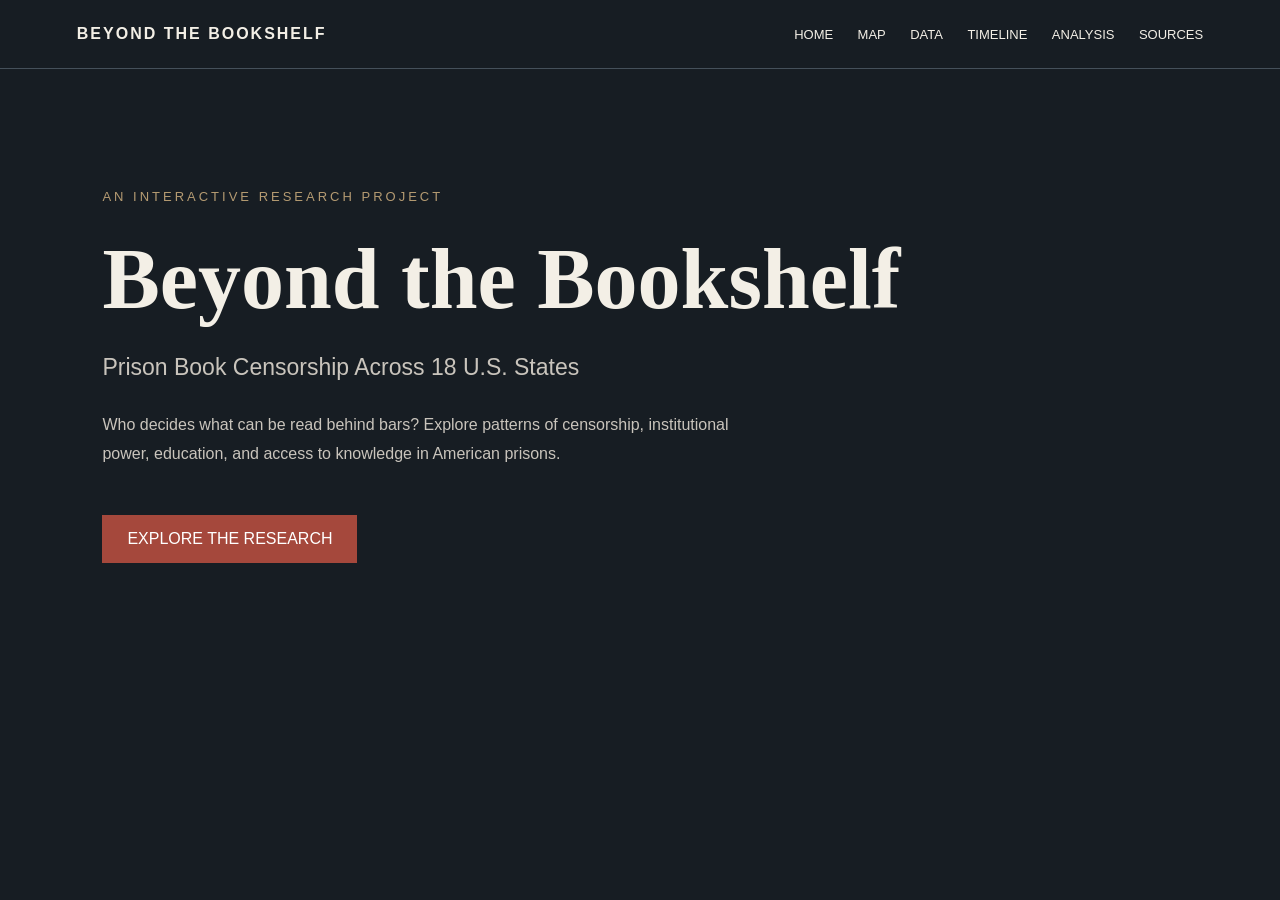
==== index.html @ 880e0a32 "Update index.html" ====
<!DOCTYPE html>
<html lang="en">
<head>
    <meta charset="UTF-8">
    <meta name="viewport" content="width=device-width, initial-scale=1.0">

    <title>Beyond the Bookshelf</title>

    <link rel="stylesheet" href="style.css">
</head>

<body>

    <!-- Navigation Bar -->
    <nav class="navbar">
        <div class="logo">BEYOND THE BOOKSHELF</div>

        <div class="nav-links">
            <a href="index.html">HOME</a>
            <a href="map.html">MAP</a>
            <a href="patterns.html">DATA</a>
            <a href="timeline.html">TIMELINE</a>
            <a href="analysis.html">ANALYSIS</a>
            <a href="sources.html">SOURCES</a>
        </div>
    </nav>

    <!-- Hero Section -->
    <main>
        <section class="hero">

            <div class="eyebrow">
                AN INTERACTIVE RESEARCH PROJECT
            </div>

            <h1>Beyond the Bookshelf</h1>

            <h2>
                Prison Book Censorship Across
                18 U.S. States
            </h2>

            <p>
                Who decides what can be read behind bars?
                Explore patterns of censorship,
                institutional power, education,
                and access to knowledge in
                American prisons.
            </p>

            <a href="map.html" class="button">
                EXPLORE THE RESEARCH
            </a>

        </section>
    </main>

</body>
</html>
---- style.css ----
/* Global settings */
* {
    box-sizing: border-box;
}

body {
    margin: 0;
    background-color: #171D23;
    color: #F3EFE6;
    font-family: Arial, sans-serif;
}

/* Navigation bar */
.navbar {
    display: flex;
    justify-content: space-between;
    align-items: center;
    padding: 25px 6%;
    border-bottom: 1px solid #45505A;
}

.logo {
    font-size: 16px;
    font-weight: bold;
    letter-spacing: 2px;
}

.nav-links a {
    color: #F3EFE6;
    text-decoration: none;
    margin-left: 20px;
    font-size: 13px;
}

.nav-links a:hover {
    color: #B59B72;
}

/* Hero section */
.hero {
    padding: 120px 8%;
    max-width: 1100px;
}

.eyebrow {
    color: #B59B72;
    font-size: 13px;
    letter-spacing: 3px;
}

.hero h1 {
    font-family: Georgia, serif;
    font-size: clamp(42px, 7vw, 86px);
    margin: 25px 0;
}

.hero h2 {
    font-weight: normal;
    color: #C9C4BC;
    font-size: 23px;
}

.hero p {
    color: #C9C4BC;
    line-height: 1.8;
    max-width: 650px;
    margin-top: 30px;
}

.button {
    display: inline-block;
    background-color: #A5483C;
    color: white;
    text-decoration: none;
    padding: 15px 25px;
    margin-top: 30px;
}

.button:hover {
    background-color: #87382F;
}

/* Small screens */
@media (max-width: 700px) {
    .navbar {
        flex-direction: column;
        gap: 20px;
    }

    .nav-links {
        display: flex;
        flex-wrap: wrap;
        justify-content: center;
        gap: 12px;
    }

    .nav-links a {
        margin-left: 0;
    }

    .hero {
        padding: 70px 7%;
    }
}
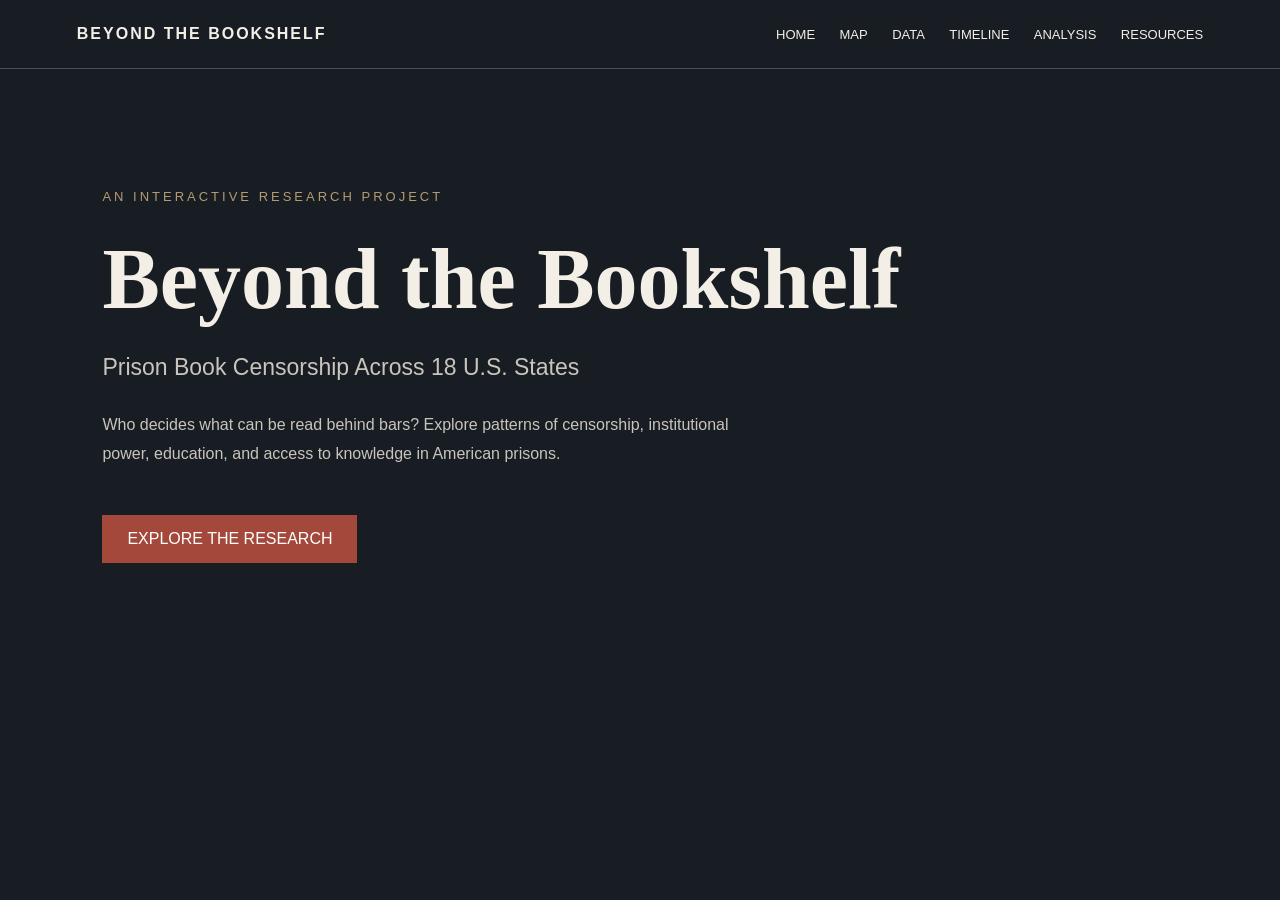
==== commit 6aeef9c8: "Update index.html" ====
--- a/index.html
+++ b/index.html
@@ -21,7 +21,7 @@
             <a href="patterns.html">DATA</a>
             <a href="timeline.html">TIMELINE</a>
             <a href="analysis.html">ANALYSIS</a>
-            <a href="sources.html">SOURCES</a>
+            <a href="resources.html">RESOURCES</a>
         </div>
     </nav>
 
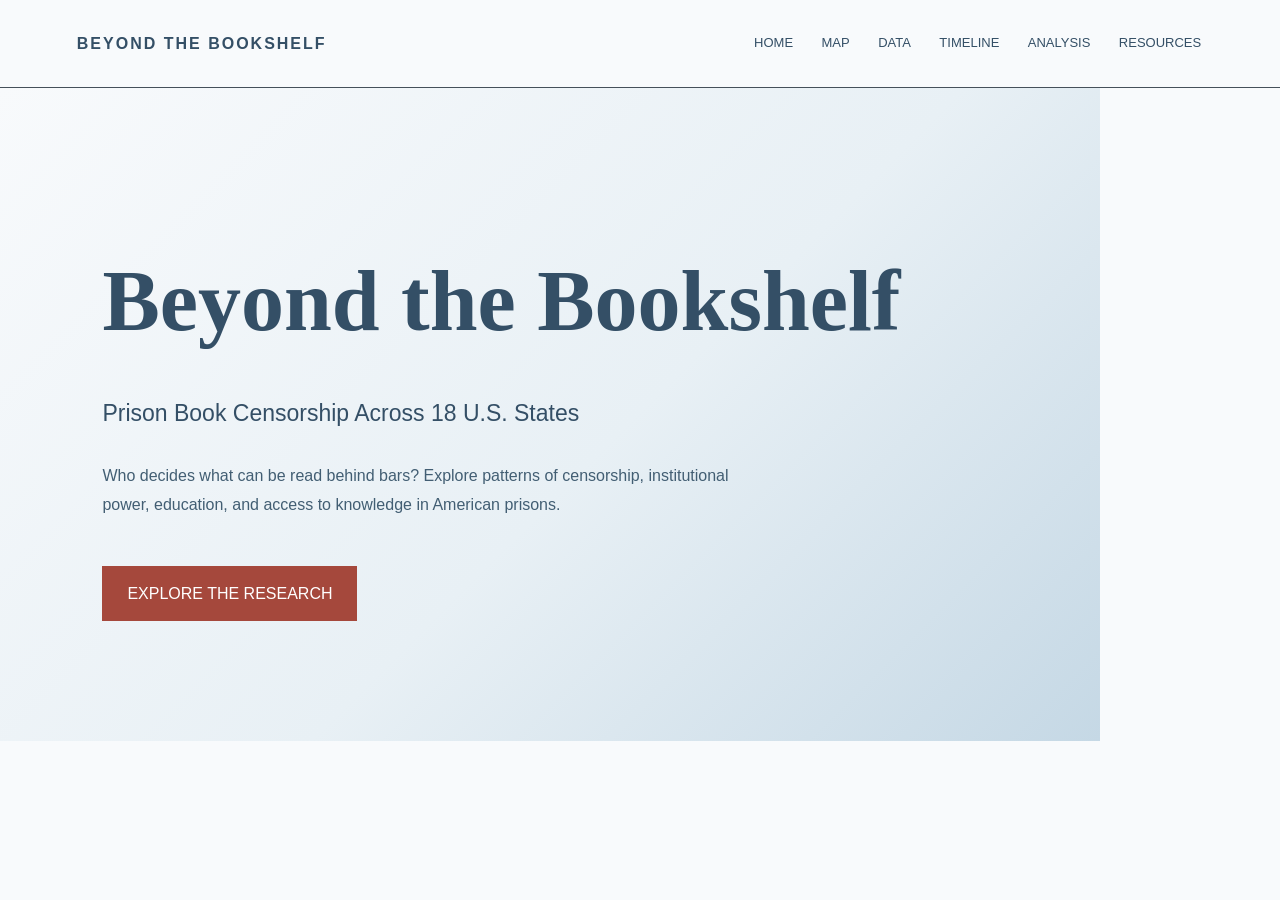
==== commit 21290865: "Update index.html" ====
--- a/index.html
+++ b/index.html
@@ -29,9 +29,6 @@
     <main>
         <section class="hero">
 
-            <div class="eyebrow">
-                AN INTERACTIVE RESEARCH PROJECT
-            </div>
 
             <h1>Beyond the Bookshelf</h1>
 
--- a/style.css
+++ b/style.css
@@ -102,3 +102,119 @@
         padding: 70px 7%;
     }
 }
+
+/* Lesson 7: Accessibility and layout improvements */
+
+/* Improve text readability */
+body {
+    line-height: 1.6;
+}
+
+.nav-links a {
+    display: inline-block;
+    padding: 8px 2px;
+}
+
+/* Make keyboard navigation visible */
+a:focus-visible,
+button:focus-visible {
+    outline: 3px solid #E6C17A;
+    outline-offset: 4px;
+}
+
+/* Highlight the current page */
+.nav-links a[aria-current="page"] {
+    color: #E6C17A;
+    border-bottom: 2px solid #E6C17A;
+}
+
+/* Flexible images */
+img {
+    max-width: 100%;
+    height: auto;
+}
+
+/* Consistent content width */
+.content-section {
+    max-width: 1100px;
+    margin: 0 auto;
+    padding: 60px 8%;
+}
+
+/* Accessible screen-reader-only text */
+.sr-only {
+    position: absolute;
+    width: 1px;
+    height: 1px;
+    padding: 0;
+    margin: -1px;
+    overflow: hidden;
+    clip: rect(0, 0, 0, 0);
+    white-space: nowrap;
+    border: 0;
+}
+
+/* Respect reduced motion preferences */
+@media (prefers-reduced-motion: reduce) {
+    *,
+    *::before,
+    *::after {
+        scroll-behavior: auto !important;
+        animation-duration: 0.01ms !important;
+        transition-duration: 0.01ms !important;
+    }
+}
+
+/* Soft Editorial Theme */
+
+body {
+    background-color: #F8FAFC;
+    color: #344F66;
+}
+
+.navbar {
+    background-color: #F8FAFC;
+}
+
+.logo,
+.nav-links a {
+    color: #344F66;
+}
+
+.hero {
+    background: linear-gradient(
+        135deg,
+        #F8FAFC 0%,
+        #E8F0F5 55%,
+        #C5D8E5 100%
+    );
+    color: #344F66;
+}
+
+.hero h1,
+.hero h2,
+.content-section h2 {
+    color: #344F66;
+}
+
+.hero p,
+.content-section p {
+    color: #425E73;
+}
+
+.eyebrow,
+.section-label {
+    color: #526F86;
+}
+
+.nav-links a:hover {
+    color: #526F86;
+}
+
+/* Keyboard accessibility */
+a:focus-visible {
+    outline: 3px solid #526F86;
+    outline-offset: 4px;
+}
+
+
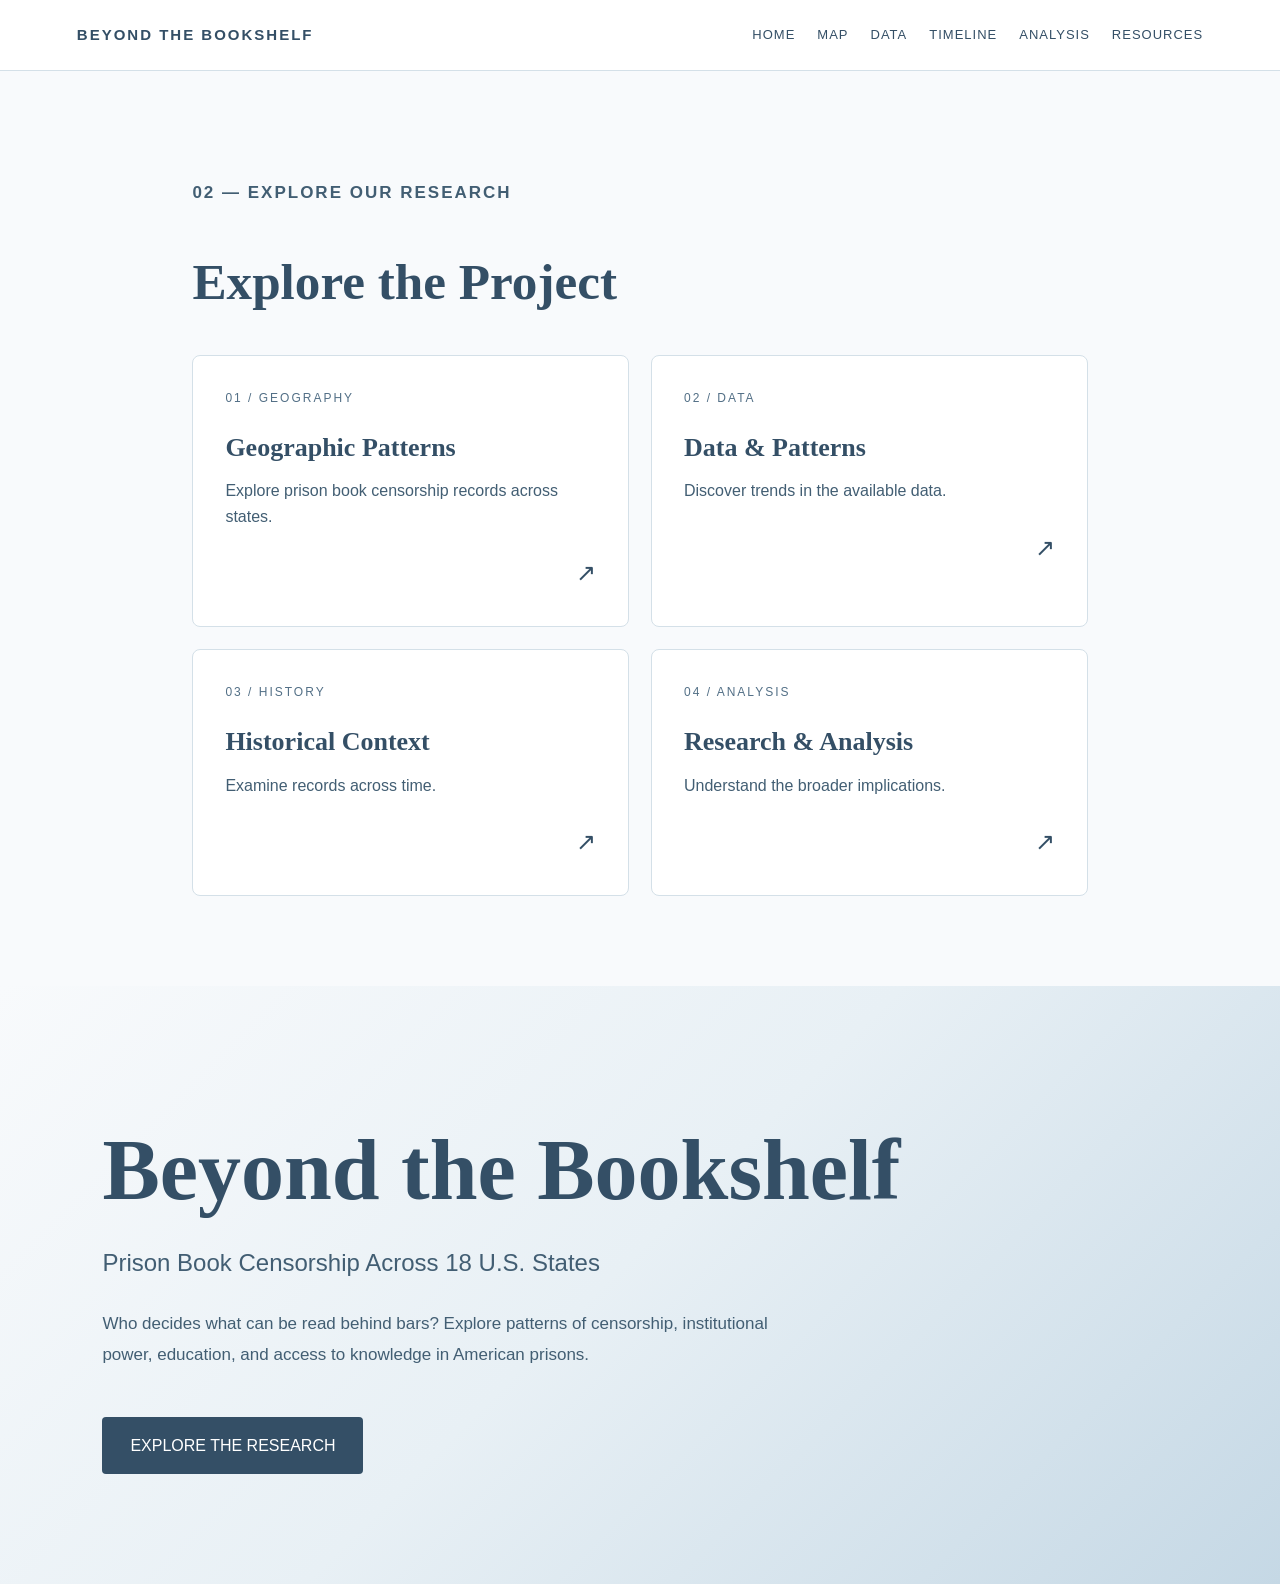
==== commit 3ff45594: "Update index.html" ====
--- a/index.html
+++ b/index.html
@@ -24,6 +24,43 @@
             <a href="resources.html">RESOURCES</a>
         </div>
     </nav>
+
+    
+<section class="content-section" id="explore">
+    <p class="section-label">02 — EXPLORE OUR RESEARCH</p>
+    <h2>Explore the Project</h2>
+
+    <div class="research-grid">
+        <a class="research-card" href="map.html">
+            <span class="card-number">01 / GEOGRAPHY</span>
+            <h3>Geographic Patterns</h3>
+            <p>Explore prison book censorship records across states.</p>
+            <span class="card-arrow" aria-hidden="true">↗</span>
+        </a>
+
+        <a class="research-card" href="patterns.html">
+            <span class="card-number">02 / DATA</span>
+            <h3>Data &amp; Patterns</h3>
+            <p>Discover trends in the available data.</p>
+            <span class="card-arrow" aria-hidden="true">↗</span>
+        </a>
+
+        <a class="research-card" href="timeline.html">
+            <span class="card-number">03 / HISTORY</span>
+            <h3>Historical Context</h3>
+            <p>Examine records across time.</p>
+            <span class="card-arrow" aria-hidden="true">↗</span>
+        </a>
+
+        <a class="research-card" href="analysis.html">
+            <span class="card-number">04 / ANALYSIS</span>
+            <h3>Research &amp; Analysis</h3>
+            <p>Understand the broader implications.</p>
+            <span class="card-arrow" aria-hidden="true">↗</span>
+        </a>
+    </div>
+</section>
+
 
     <!-- Hero Section -->
     <main>
--- a/style.css
+++ b/style.css
@@ -1,147 +1,188 @@
-/* Global settings */
+
+/* Beyond the Bookshelf
+   Soft Editorial Blue & White Theme*/
+
+:root {
+    --background: #F8FAFC;
+    --paper: #FFFFFF;
+    --mist-blue: #E8F0F5;
+    --watercolor-blue: #C5D8E5;
+    --accent: #526F86;
+    --ink: #344F66;
+    --text: #425E73;
+    --border: #D4E0E8;
+}
+
+/* Global */
+
 * {
     box-sizing: border-box;
 }
 
+html {
+    scroll-behavior: smooth;
+}
+
 body {
     margin: 0;
-    background-color: #171D23;
-    color: #F3EFE6;
-    font-family: Arial, sans-serif;
-}
-
-/* Navigation bar */
+    background: var(--background);
+    color: var(--ink);
+    font-family: Arial, Helvetica, sans-serif;
+    line-height: 1.7;
+}
+
+img {
+    max-width: 100%;
+    height: auto;
+}
+
+/* Navigation */
+
 .navbar {
     display: flex;
     justify-content: space-between;
     align-items: center;
-    padding: 25px 6%;
-    border-bottom: 1px solid #45505A;
+    gap: 24px;
+    padding: 22px 6%;
+    background: var(--paper);
+    border-bottom: 1px solid var(--border);
 }
 
 .logo {
-    font-size: 16px;
+    color: var(--ink);
+    font-size: 15px;
     font-weight: bold;
     letter-spacing: 2px;
 }
 
+.nav-links {
+    display: flex;
+    flex-wrap: wrap;
+    gap: 22px;
+}
+
 .nav-links a {
-    color: #F3EFE6;
+    color: var(--ink);
+    font-size: 13px;
+    font-weight: 500;
     text-decoration: none;
-    margin-left: 20px;
+    letter-spacing: 1px;
+}
+
+.nav-links a:hover {
+    color: var(--accent);
+    text-decoration: underline;
+}
+
+.nav-links a[aria-current="page"] {
+    border-bottom: 2px solid var(--accent);
+}
+
+/* Hero */
+
+.hero {
+    width: 100%;
+    max-width: none;
+    min-height: 65vh;
+
+    padding: 110px max(8%, calc((100% - 1100px) / 2));
+
+    background: linear-gradient(
+        135deg,
+        #F8FAFC 0%,
+        #E8F0F5 48%,
+        #C5D8E5 100%
+    );
+}
+
+.eyebrow {
+    color: var(--accent);
     font-size: 13px;
-}
-
-.nav-links a:hover {
-    color: #B59B72;
-}
-
-/* Hero section */
-.hero {
-    padding: 120px 8%;
-    max-width: 1100px;
-}
-
-.eyebrow {
-    color: #B59B72;
-    font-size: 13px;
+    font-weight: bold;
     letter-spacing: 3px;
+    text-transform: uppercase;
 }
 
 .hero h1 {
-    font-family: Georgia, serif;
+    font-family: Georgia, "Times New Roman", serif;
     font-size: clamp(42px, 7vw, 86px);
+    line-height: 1.15;
+    color: var(--ink);
     margin: 25px 0;
+    max-width: 950px;
 }
 
 .hero h2 {
+    font-size: clamp(18px, 2vw, 24px);
     font-weight: normal;
-    color: #C9C4BC;
-    font-size: 23px;
+    color: var(--text);
+    line-height: 1.5;
+    max-width: 750px;
 }
 
 .hero p {
-    color: #C9C4BC;
+    color: var(--text);
+    font-size: 17px;
     line-height: 1.8;
-    max-width: 650px;
-    margin-top: 30px;
-}
+    max-width: 700px;
+    margin-top: 28px;
+}
+
+/* Buttons */
 
 .button {
     display: inline-block;
-    background-color: #A5483C;
-    color: white;
+    background: var(--ink);
+    color: #FFFFFF;
     text-decoration: none;
-    padding: 15px 25px;
+    padding: 15px 28px;
     margin-top: 30px;
+    border-radius: 4px;
+    transition: background-color 0.2s ease;
 }
 
 .button:hover {
-    background-color: #87382F;
-}
-
-/* Small screens */
-@media (max-width: 700px) {
-    .navbar {
-        flex-direction: column;
-        gap: 20px;
-    }
-
-    .nav-links {
-        display: flex;
-        flex-wrap: wrap;
-        justify-content: center;
-        gap: 12px;
-    }
-
-    .nav-links a {
-        margin-left: 0;
-    }
-
-    .hero {
-        padding: 70px 7%;
-    }
-}
-
-/* Lesson 7: Accessibility and layout improvements */
-
-/* Improve text readability */
-body {
-    line-height: 1.6;
-}
-
-.nav-links a {
-    display: inline-block;
-    padding: 8px 2px;
-}
-
-/* Make keyboard navigation visible */
-a:focus-visible,
-button:focus-visible {
-    outline: 3px solid #E6C17A;
-    outline-offset: 4px;
-}
-
-/* Highlight the current page */
-.nav-links a[aria-current="page"] {
-    color: #E6C17A;
-    border-bottom: 2px solid #E6C17A;
-}
-
-/* Flexible images */
-img {
-    max-width: 100%;
-    height: auto;
-}
-
-/* Consistent content width */
+    background: #526F86;
+}
+
+/* Content sections */
+
 .content-section {
     max-width: 1100px;
     margin: 0 auto;
-    padding: 60px 8%;
-}
-
-/* Accessible screen-reader-only text */
+    padding: 90px 8%;
+}
+
+.section-label {
+    color: var(--accent);
+    font-size: 13px;
+    font-weight: bold;
+    letter-spacing: 2px;
+    text-transform: uppercase;
+}
+
+.content-section h2 {
+    font-family: Georgia, serif;
+    font-size: clamp(30px, 4vw, 52px);
+    line-height: 1.2;
+    color: var(--ink);
+}
+
+.content-section p {
+    color: var(--text);
+    font-size: 17px;
+    line-height: 1.8;
+    max-width: 750px;
+}
+
+/* Accessibility */
+
+a:focus-visible,
+button:focus-visible {
+    outline: 3px solid #526F86;
+    outline-offset: 4px;
+}
+
 .sr-only {
     position: absolute;
     width: 1px;
@@ -154,67 +195,110 @@
     border: 0;
 }
 
-/* Respect reduced motion preferences */
+/* Mobile */
+
+@media (max-width: 700px) {
+    .navbar {
+        flex-direction: column;
+        align-items: flex-start;
+        padding: 20px 6%;
+    }
+
+    .nav-links {
+        gap: 12px 18px;
+    }
+
+    .hero {
+        padding: 75px 7%;
+        min-height: 55vh;
+    }
+
+    .content-section {
+        padding: 65px 7%;
+    }
+}
+
+/* Reduced motion */
+
 @media (prefers-reduced-motion: reduce) {
+    html {
+        scroll-behavior: auto;
+    }
+
     *,
     *::before,
     *::after {
-        scroll-behavior: auto !important;
         animation-duration: 0.01ms !important;
         transition-duration: 0.01ms !important;
     }
 }
 
-/* Soft Editorial Theme */
-
-body {
-    background-color: #F8FAFC;
+
+/* Research navigation cards */
+
+.research-grid {
+    display: grid;
+    grid-template-columns: repeat(2, minmax(0, 1fr));
+    gap: 22px;
+    margin-top: 35px;
+}
+
+.research-card {
+    display: flex;
+    flex-direction: column;
+    background: #FFFFFF;
+    border: 1px solid #D4E0E8;
+    border-radius: 8px;
+    padding: 32px;
     color: #344F66;
-}
-
-.navbar {
-    background-color: #F8FAFC;
-}
-
-.logo,
-.nav-links a {
-    color: #344F66;
-}
-
-.hero {
-    background: linear-gradient(
-        135deg,
-        #F8FAFC 0%,
-        #E8F0F5 55%,
-        #C5D8E5 100%
-    );
-    color: #344F66;
-}
-
-.hero h1,
-.hero h2,
-.content-section h2 {
-    color: #344F66;
-}
-
-.hero p,
-.content-section p {
+    text-decoration: none;
+    transition: transform 0.2s ease,
+                box-shadow 0.2s ease;
+}
+
+.research-card:hover {
+    transform: translateY(-4px);
+    box-shadow: 0 10px 24px rgba(52, 79, 102, 0.10);
+}
+
+.card-number {
+    color: #526F86;
+    font-size: 12px;
+    letter-spacing: 2px;
+}
+
+.research-card h3 {
+    font-family: Georgia, serif;
+    font-size: 26px;
+    margin: 18px 0 8px;
+}
+
+.research-card p {
     color: #425E73;
-}
-
-.eyebrow,
-.section-label {
-    color: #526F86;
-}
-
-.nav-links a:hover {
-    color: #526F86;
-}
-
-/* Keyboard accessibility */
-a:focus-visible {
-    outline: 3px solid #526F86;
-    outline-offset: 4px;
-}
-
-
+    font-size: 16px;
+    line-height: 1.6;
+    margin: 0;
+}
+
+.card-arrow {
+    margin-top: 24px;
+    font-size: 24px;
+    align-self: flex-end;
+}
+
+@media (max-width: 700px) {
+    .research-grid {
+        grid-template-columns: 1fr;
+    }
+}
+
+@media (prefers-reduced-motion: reduce) {
+    .research-card {
+        transition: none;
+    }
+
+    .research-card:hover {
+        transform: none;
+    }
+}
+
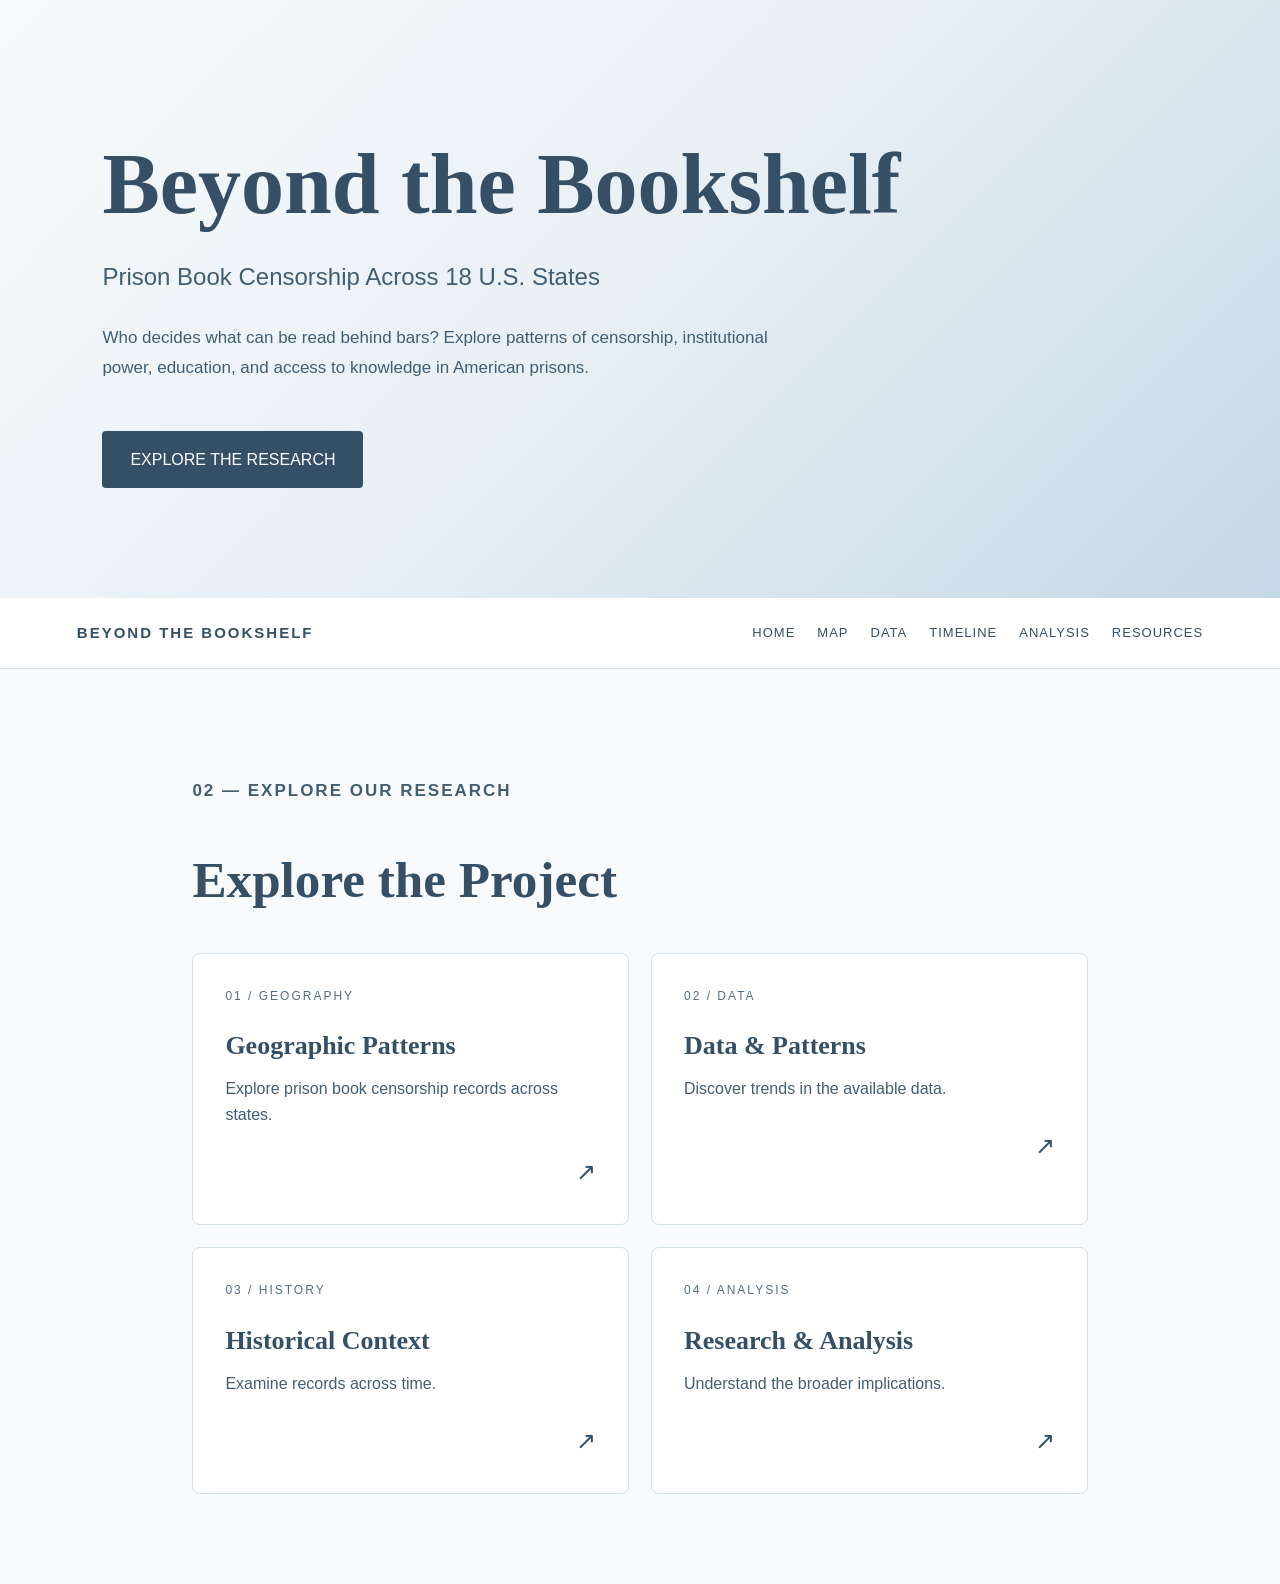
==== commit 70049c51: "Update index.html" ====
--- a/index.html
+++ b/index.html
@@ -10,6 +10,38 @@
 </head>
 
 <body>
+
+    
+
+
+    <!-- Hero Section -->
+    <main>
+        <section class="hero">
+
+
+            <h1>Beyond the Bookshelf</h1>
+
+            <h2>
+                Prison Book Censorship Across
+                18 U.S. States
+            </h2>
+
+            <p>
+                Who decides what can be read behind bars?
+                Explore patterns of censorship,
+                institutional power, education,
+                and access to knowledge in
+                American prisons.
+            </p>
+
+            <a href="map.html" class="button">
+                EXPLORE THE RESEARCH
+            </a>
+
+        </section>
+    </main>
+
+</body>
 
     <!-- Navigation Bar -->
     <nav class="navbar">
@@ -60,34 +92,4 @@
         </a>
     </div>
 </section>
-
-
-    <!-- Hero Section -->
-    <main>
-        <section class="hero">
-
-
-            <h1>Beyond the Bookshelf</h1>
-
-            <h2>
-                Prison Book Censorship Across
-                18 U.S. States
-            </h2>
-
-            <p>
-                Who decides what can be read behind bars?
-                Explore patterns of censorship,
-                institutional power, education,
-                and access to knowledge in
-                American prisons.
-            </p>
-
-            <a href="map.html" class="button">
-                EXPLORE THE RESEARCH
-            </a>
-
-        </section>
-    </main>
-
-</body>
 </html>
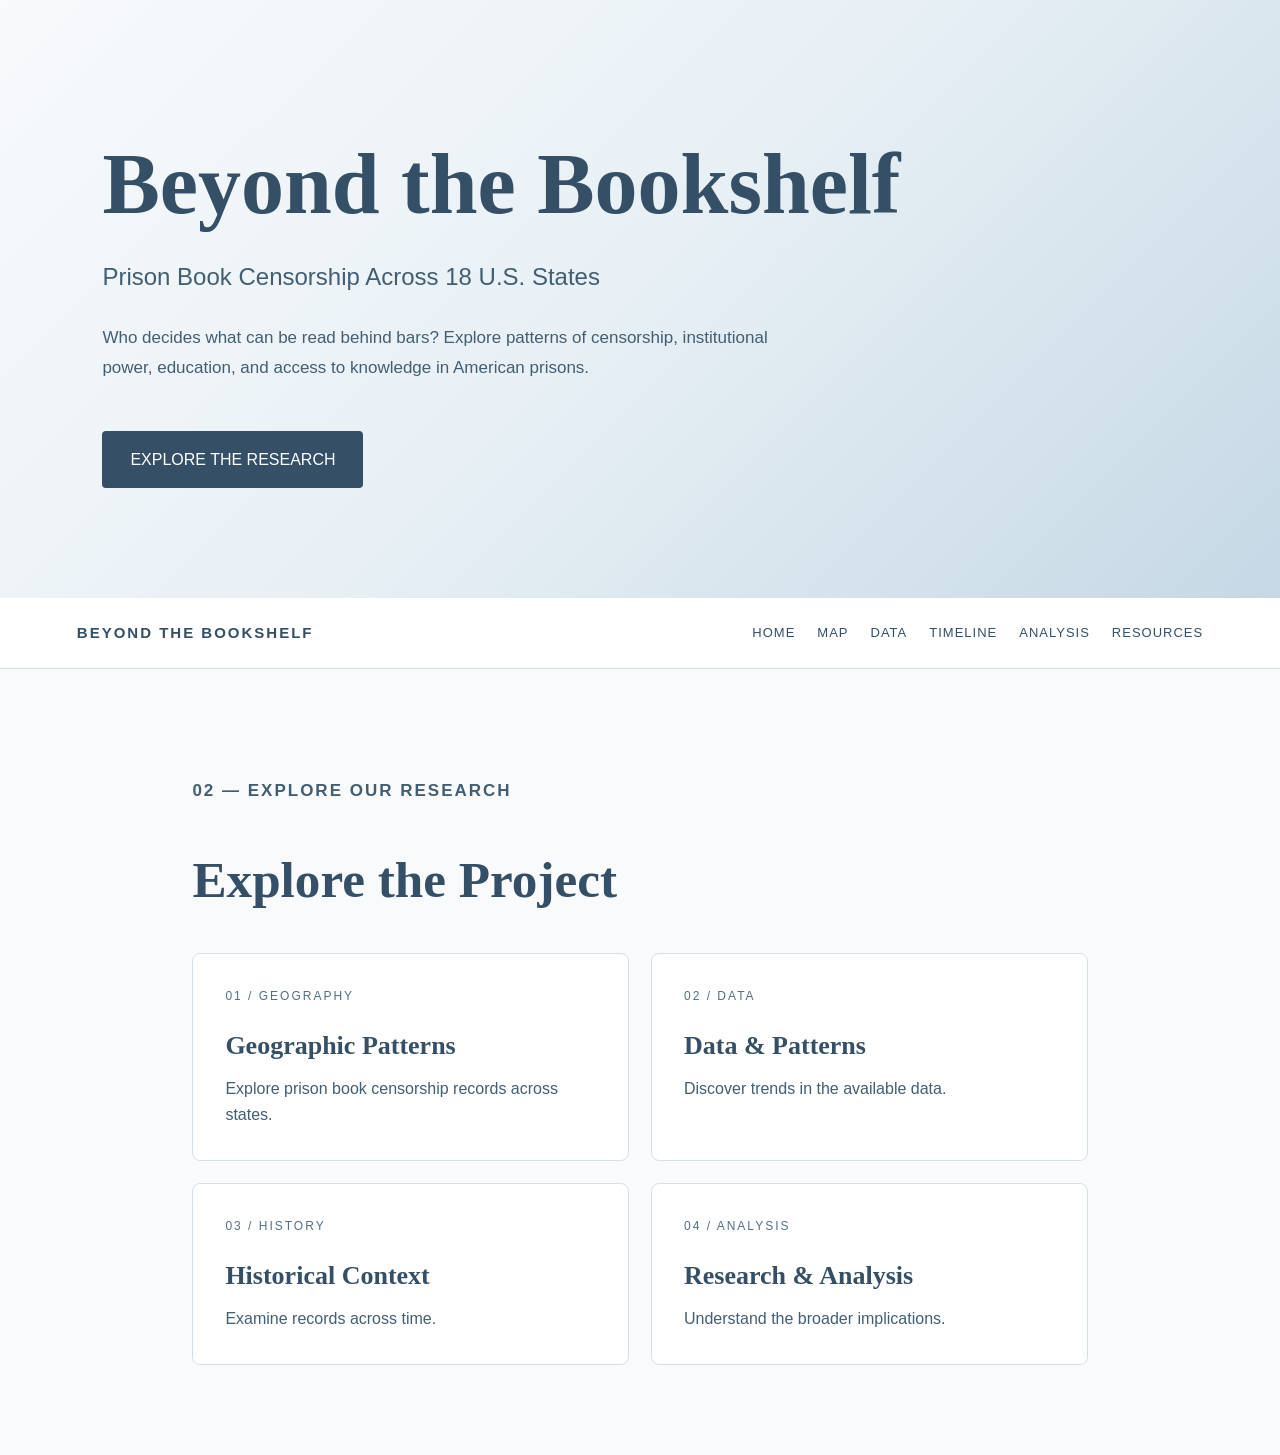
==== commit a8da6e13: "Update index.html" ====
--- a/index.html
+++ b/index.html
@@ -67,28 +67,27 @@
             <span class="card-number">01 / GEOGRAPHY</span>
             <h3>Geographic Patterns</h3>
             <p>Explore prison book censorship records across states.</p>
-            <span class="card-arrow" aria-hidden="true">↗</span>
+            
         </a>
 
         <a class="research-card" href="patterns.html">
             <span class="card-number">02 / DATA</span>
             <h3>Data &amp; Patterns</h3>
             <p>Discover trends in the available data.</p>
-            <span class="card-arrow" aria-hidden="true">↗</span>
+           
         </a>
 
         <a class="research-card" href="timeline.html">
             <span class="card-number">03 / HISTORY</span>
             <h3>Historical Context</h3>
             <p>Examine records across time.</p>
-            <span class="card-arrow" aria-hidden="true">↗</span>
         </a>
 
         <a class="research-card" href="analysis.html">
             <span class="card-number">04 / ANALYSIS</span>
             <h3>Research &amp; Analysis</h3>
             <p>Understand the broader implications.</p>
-            <span class="card-arrow" aria-hidden="true">↗</span>
+            
         </a>
     </div>
 </section>
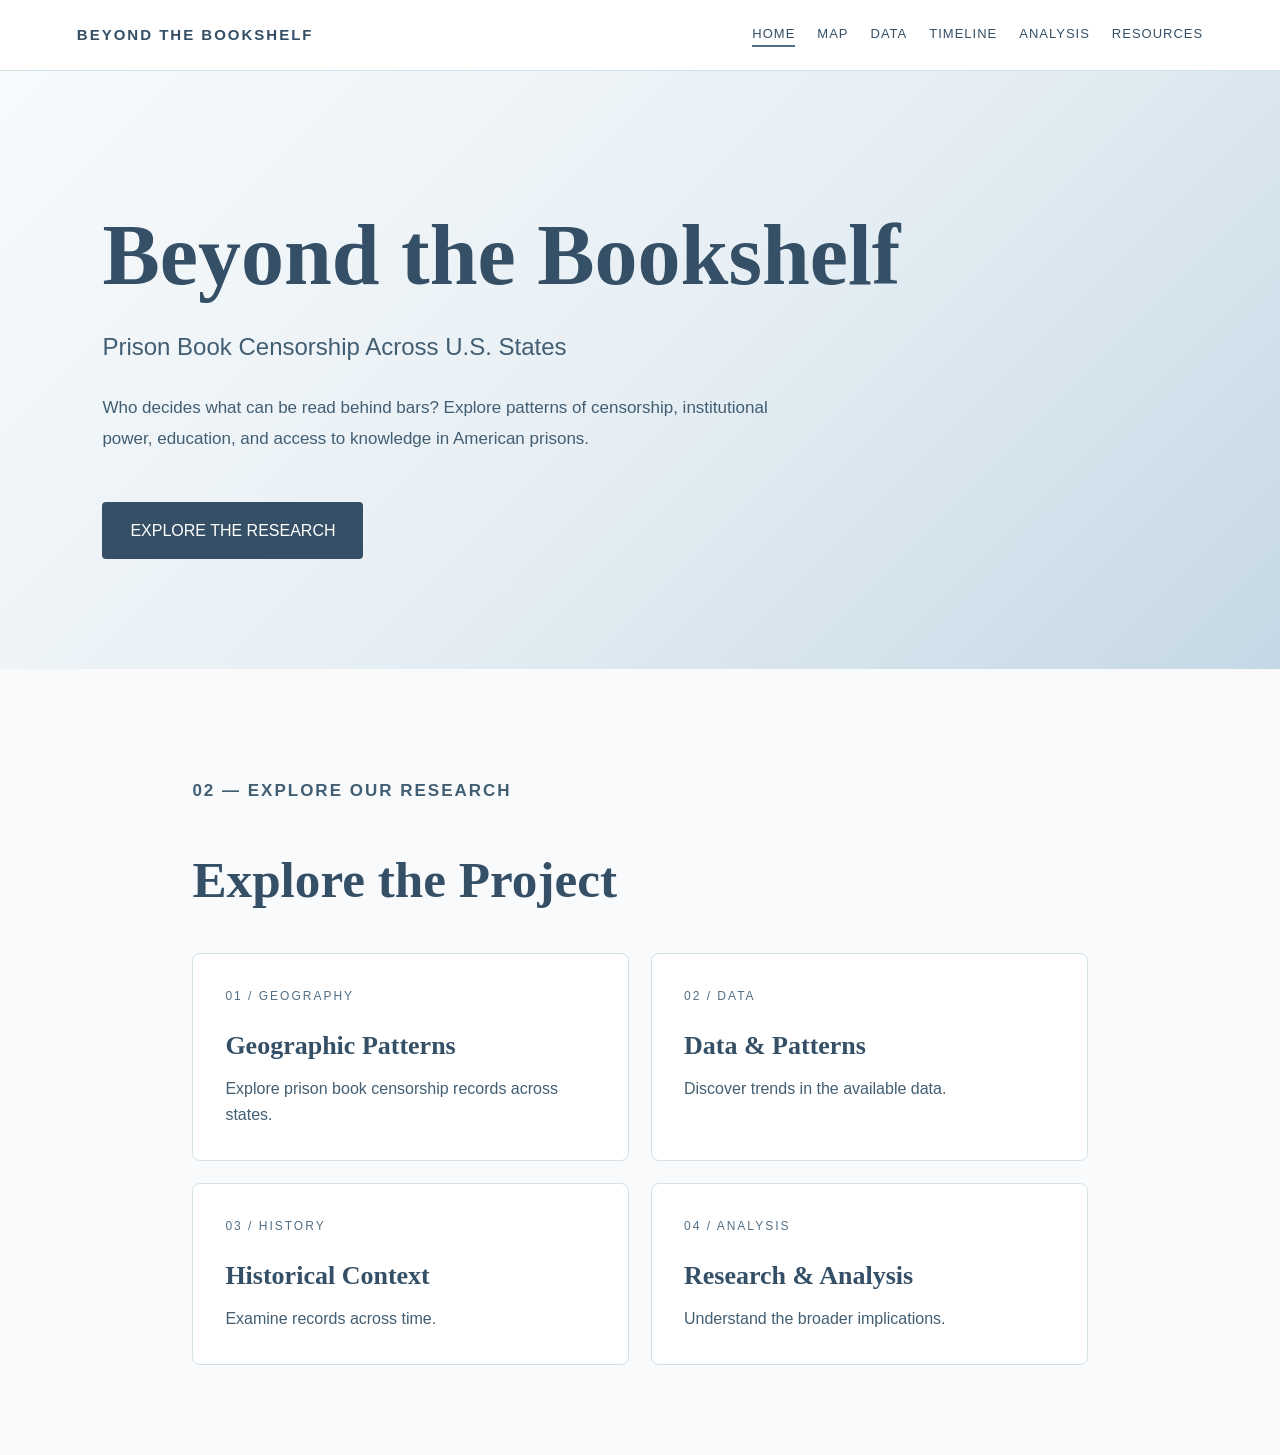
==== commit 27284e4d: "Update index.html" ====
--- a/index.html
+++ b/index.html
@@ -1,29 +1,41 @@
+
 <!DOCTYPE html>
 <html lang="en">
+
 <head>
     <meta charset="UTF-8">
     <meta name="viewport" content="width=device-width, initial-scale=1.0">
-
     <title>Beyond the Bookshelf</title>
-
     <link rel="stylesheet" href="style.css">
 </head>
 
 <body>
 
-    
+    <!-- 1. Navigation Bar -->
+    <nav class="navbar" aria-label="Main navigation">
+        <div class="logo">BEYOND THE BOOKSHELF</div>
 
+        <div class="nav-links">
+            <a href="index.html" aria-current="page">HOME</a>
+            <a href="map.html">MAP</a>
+            <a href="patterns.html">DATA</a>
+            <a href="timeline.html">TIMELINE</a>
+            <a href="analysis.html">ANALYSIS</a>
+            <a href="resources.html">RESOURCES</a>
+        </div>
+    </nav>
 
-    <!-- Hero Section -->
+    <!-- 2. Main Content -->
     <main>
+
+        <!-- Hero Section -->
         <section class="hero">
-
 
             <h1>Beyond the Bookshelf</h1>
 
             <h2>
                 Prison Book Censorship Across
-                18 U.S. States
+                U.S. States
             </h2>
 
             <p>
@@ -34,61 +46,63 @@
                 American prisons.
             </p>
 
-            <a href="map.html" class="button">
+            <a href="#explore" class="button">
                 EXPLORE THE RESEARCH
             </a>
 
         </section>
+
+        <!-- 3. Research Cards -->
+        <section class="content-section" id="explore">
+
+            <p class="section-label">
+                02 — EXPLORE OUR RESEARCH
+            </p>
+
+            <h2>Explore the Project</h2>
+
+            <div class="research-grid">
+
+                <a class="research-card" href="map.html">
+                    <span class="card-number">01 / GEOGRAPHY</span>
+                    <h3>Geographic Patterns</h3>
+                    <p>
+                        Explore prison book censorship
+                        records across states.
+                    </p>
+                </a>
+
+                <a class="research-card" href="patterns.html">
+                    <span class="card-number">02 / DATA</span>
+                    <h3>Data &amp; Patterns</h3>
+                    <p>
+                        Discover trends in the
+                        available data.
+                    </p>
+                </a>
+
+                <a class="research-card" href="timeline.html">
+                    <span class="card-number">03 / HISTORY</span>
+                    <h3>Historical Context</h3>
+                    <p>
+                        Examine records across time.
+                    </p>
+                </a>
+
+                <a class="research-card" href="analysis.html">
+                    <span class="card-number">04 / ANALYSIS</span>
+                    <h3>Research &amp; Analysis</h3>
+                    <p>
+                        Understand the broader
+                        implications.
+                    </p>
+                </a>
+
+            </div>
+
+        </section>
+
     </main>
 
 </body>
-
-    <!-- Navigation Bar -->
-    <nav class="navbar">
-        <div class="logo">BEYOND THE BOOKSHELF</div>
-
-        <div class="nav-links">
-            <a href="index.html">HOME</a>
-            <a href="map.html">MAP</a>
-            <a href="patterns.html">DATA</a>
-            <a href="timeline.html">TIMELINE</a>
-            <a href="analysis.html">ANALYSIS</a>
-            <a href="resources.html">RESOURCES</a>
-        </div>
-    </nav>
-
-    
-<section class="content-section" id="explore">
-    <p class="section-label">02 — EXPLORE OUR RESEARCH</p>
-    <h2>Explore the Project</h2>
-
-    <div class="research-grid">
-        <a class="research-card" href="map.html">
-            <span class="card-number">01 / GEOGRAPHY</span>
-            <h3>Geographic Patterns</h3>
-            <p>Explore prison book censorship records across states.</p>
-            
-        </a>
-
-        <a class="research-card" href="patterns.html">
-            <span class="card-number">02 / DATA</span>
-            <h3>Data &amp; Patterns</h3>
-            <p>Discover trends in the available data.</p>
-           
-        </a>
-
-        <a class="research-card" href="timeline.html">
-            <span class="card-number">03 / HISTORY</span>
-            <h3>Historical Context</h3>
-            <p>Examine records across time.</p>
-        </a>
-
-        <a class="research-card" href="analysis.html">
-            <span class="card-number">04 / ANALYSIS</span>
-            <h3>Research &amp; Analysis</h3>
-            <p>Understand the broader implications.</p>
-            
-        </a>
-    </div>
-</section>
 </html>
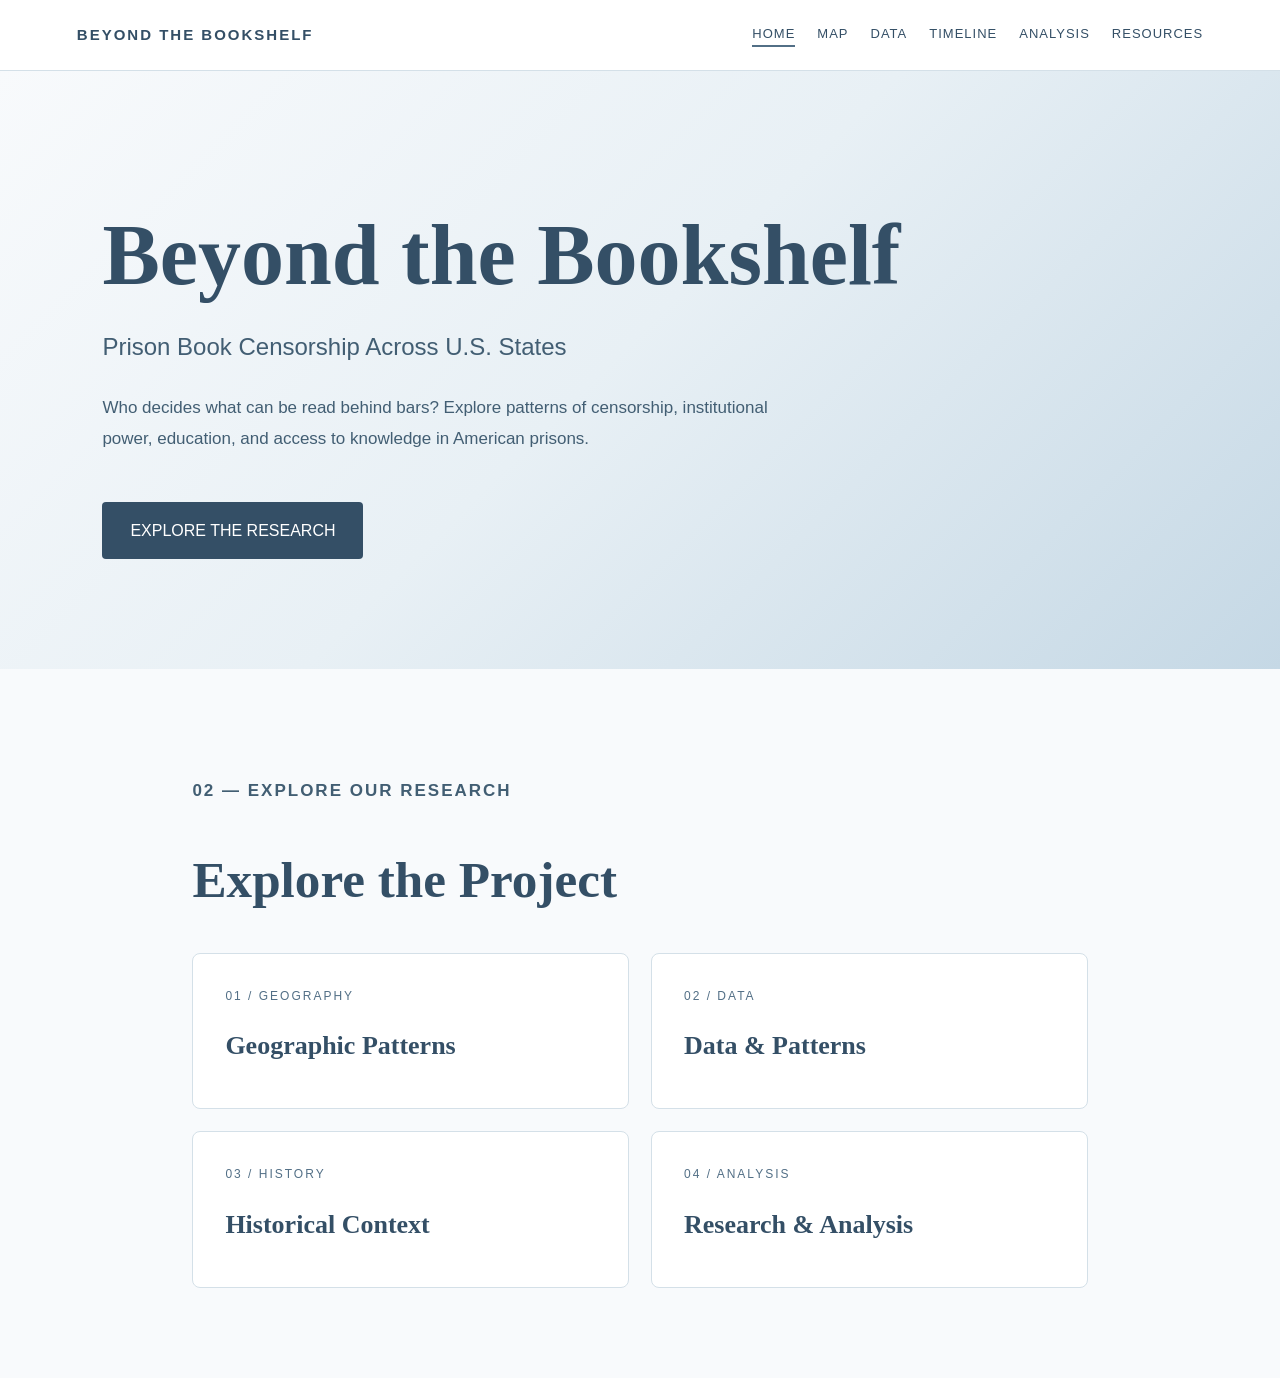
==== commit 6e16d009: "Update index.html" ====
--- a/index.html
+++ b/index.html
@@ -66,36 +66,25 @@
                 <a class="research-card" href="map.html">
                     <span class="card-number">01 / GEOGRAPHY</span>
                     <h3>Geographic Patterns</h3>
-                    <p>
-                        Explore prison book censorship
-                        records across states.
-                    </p>
+                    
                 </a>
 
                 <a class="research-card" href="patterns.html">
                     <span class="card-number">02 / DATA</span>
                     <h3>Data &amp; Patterns</h3>
-                    <p>
-                        Discover trends in the
-                        available data.
-                    </p>
+                    
                 </a>
 
                 <a class="research-card" href="timeline.html">
                     <span class="card-number">03 / HISTORY</span>
                     <h3>Historical Context</h3>
-                    <p>
-                        Examine records across time.
-                    </p>
+                    
                 </a>
 
                 <a class="research-card" href="analysis.html">
                     <span class="card-number">04 / ANALYSIS</span>
                     <h3>Research &amp; Analysis</h3>
-                    <p>
-                        Understand the broader
-                        implications.
-                    </p>
+                    
                 </a>
 
             </div>
